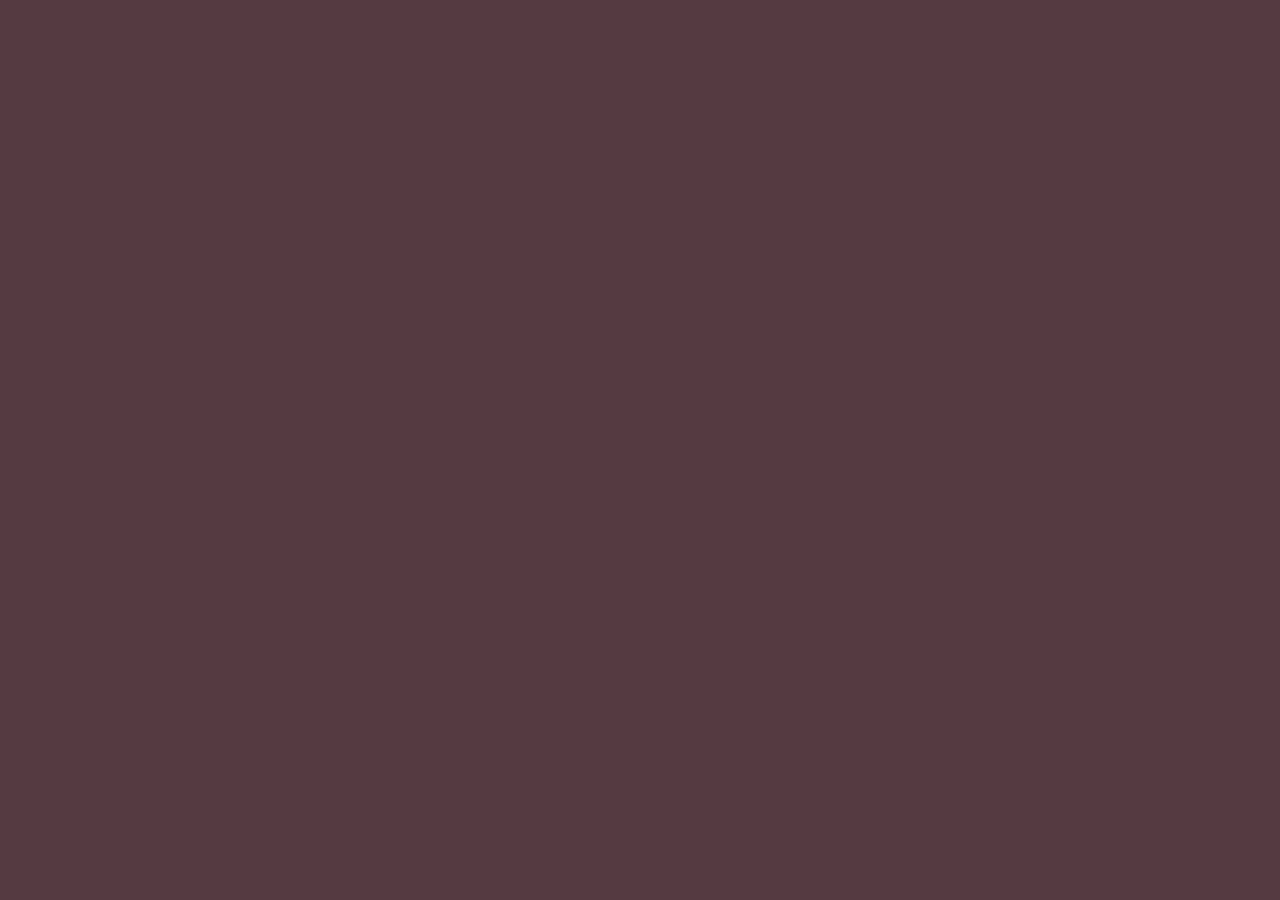
==== storePage.html @ 7efe1cf7 "Uzlaboju situ, pievienoju otru lappu kur vel jauzlabo" ====
<!DOCTYPE html>
<html lang="en">
<head>
    <meta charset="UTF-8">
    <meta name="viewport" content="width=device-width, initial-scale=1.0">
    <title>Shmotki</title>
    <link rel="stylesheet" href="style.css">
</head>
<body>
    
</body>
</html>
---- style.css ----
body {
    background-color: #553A41;
}
nav ul{
    list-style: none;
    display: flex;
    justify-content: space-between;
    gap: 20px;
    margin: 0;
    padding: 0;
    font-size: 22px;
}
nav ul :hover{
    font-size:28px;
    color: #BB7E8C;

}
header{
    display: flex;
    justify-content: space-between;
    position: relative;
    border-radius: 10px;
    background-color: #E6E8E6;
}
nav{
    position: absolute;
    left: 60%;
    top: 40%;
    transform: translateX(-50%);
    
}
header .logo{
    width: 150px;
    height: auto;
    padding: 10px;
    border-radius: 15px;
}
nav a{
    text-decoration: none;
    color: #3A6EA5;
    font-weight: bold;
    padding: 10px;
}
.hero {
    display: flex;
    justify-content: center;
    align-items: center;
    position: relative;
    padding: 20px;
    background-color: #E6E8E6;
    border-radius: 10px;
    width: 90%;
    margin: 20px auto;
}
.hero .HeroImage{
    width: 80%;
    height: auto;
    border-radius: 10px;
    box-shadow: 0px 4px 8px #3A6EA5;
}
.shopNow {
    position: absolute;
    bottom: 70px;
    left: 200px;
    padding: 10px 20px;
    background-color: #3A6EA5;
    color: #E6E8E6;
    border: none;
    border-radius: 5px;
    font-size: 18px;
    cursor: pointer;
    width: 150px;
    transition: transform 0.3s ease, background-color 0.3s ease;
}
.shopNow:hover {
    background-color: #BB7E8C;
    transform: scale(1.5);
}
.offers, .newArrivals {
    width: 90%;
    margin: 20px auto;
    background-color: #E6E8E6;
    border-radius: 10px;
    width: 100%;
}
footer {
    text-align: center;
    padding: 20px;
    background-color: #E6E8E6;
    border-radius: 10px;
    width: 90%;
    margin: 20px auto;
}
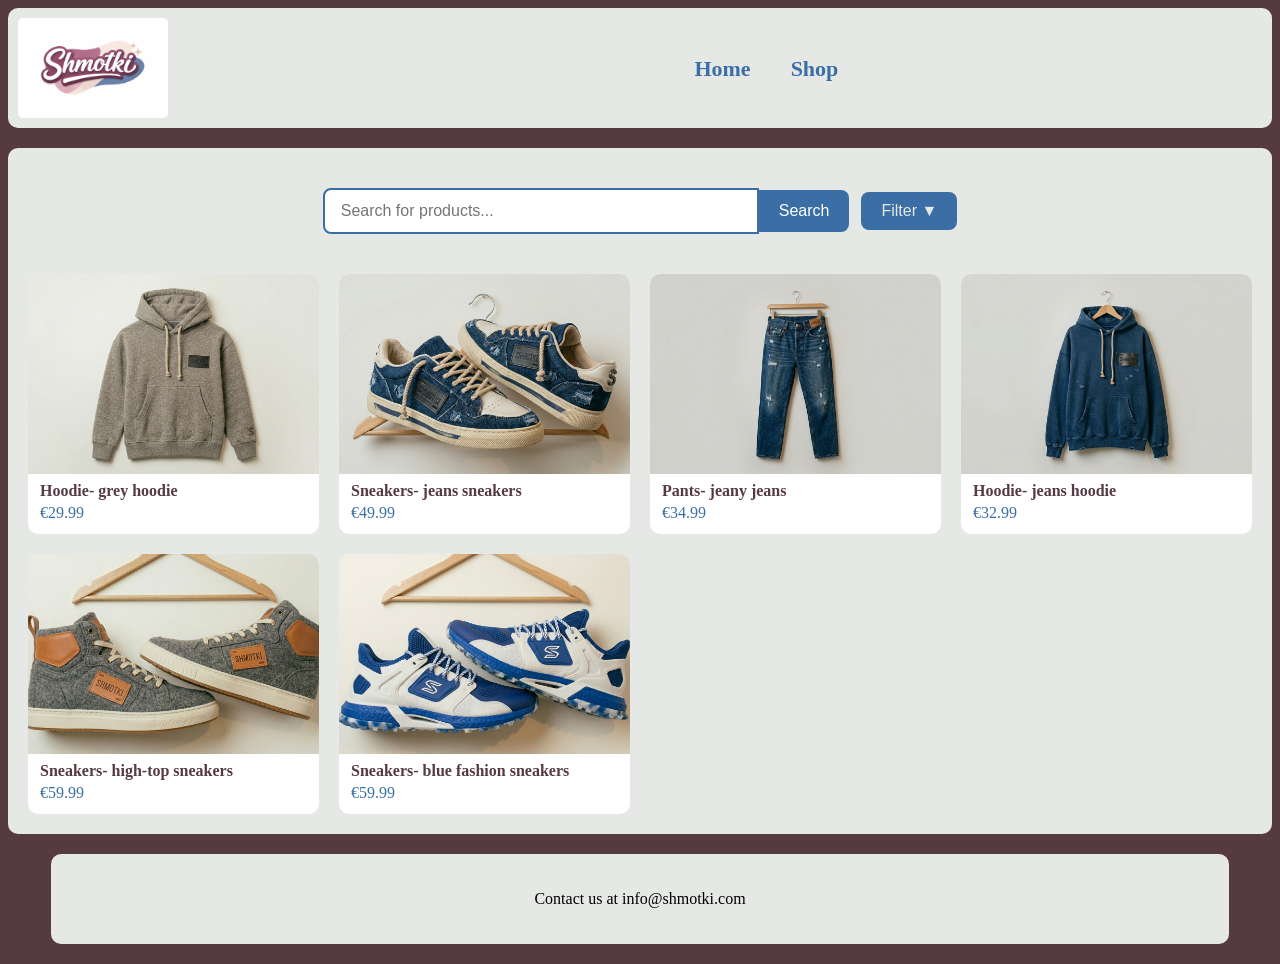
==== commit 6093414d: "Added some functions, products" ====
--- a/storePage.html
+++ b/storePage.html
@@ -7,6 +7,68 @@
     <link rel="stylesheet" href="style.css">
 </head>
 <body>
-    
+<header>
+    <img src="Pictures/ShmotkiLogo.png" alt="Shmotki Logo" class="logo">
+    <nav>
+        <ul>
+            <li><a href="index.html">Home</a></li>
+            <li><a href="storePage.html">Shop</a></li>
+        </ul>
+    </nav>
+</header>
+<main>
+<div class="storeBox">
+    <div class="searchBox">
+        <input type="text" placeholder="Search for products..." class="searchInput">
+        <button class="searchButton">Search</button>
+        <div class="filter-wrapper">
+            <button class="filter-toggle">Filter ▼</button>
+            <div class="filter-dropdown hidden">
+                <button class="filter-btn" data-filter="all">All</button>
+                <button class="filter-btn" data-filter="hoodies">Hoodies</button>
+                <button class="filter-btn" data-filter="shoes">Shoes</button>
+                <button class="filter-btn" data-filter="pants">Pants</button>
+            </div>
+        </div>
+    </div>
+
+    <div class="products">
+        <div class="card hoodies">
+            <img src="Pictures/Hoodie/ShmotkiHoodieGrey.png" alt="Hoodie 1">
+            <p class="card-name">Hoodie- grey hoodie</p>
+            <p class="card-price">€29.99</p>
+        </div>
+        <div class="card shoes">
+            <img src="Pictures/Sneakers/ShmotkiSneakers.png" alt="Sneakers 1">
+            <p class="card-name">Sneakers- jeans sneakers</p>
+            <p class="card-price">€49.99</p>
+        </div>
+        <div class="card pants">
+            <img src="Pictures/Pants/ShmotkiJeans.png" alt="Pants 1">
+            <p class="card-name">Pants- jeany jeans</p>
+            <p class="card-price">€34.99</p>
+        </div>
+        <div class="card hoodies">
+            <img src="Pictures/Hoodie/ShmotkiHoodie.png" alt="Hoodie 2">
+            <p class="card-name">Hoodie- jeans hoodie</p>
+            <p class="card-price">€32.99</p>
+        </div>
+        <div class="card shoes">
+            <img src="Pictures/Sneakers/SneakersHigh.png" alt="Sneakers 2">
+            <p class="card-name">Sneakers- high-top sneakers</p>
+            <p class="card-price">€59.99</p>
+        </div>
+        <div class="card shoes">
+            <img src="Pictures/Sneakers/ShmotkiBlueSneakers.png" alt="Sneakers 3">
+            <p class="card-name">Sneakers- blue fashion sneakers</p>
+            <p class="card-price">€59.99</p>
+        </div>
+    </div>
+</div>
+</main>
+<footer>
+    <p class="contacts">Contact us at info@shmotki.com</p>
+</footer>
+<script src="script.js"></script>
 </body>
 </html>
--- a/style.css
+++ b/style.css
@@ -90,4 +90,117 @@
     border-radius: 10px;
     width: 90%;
     margin: 20px auto;
+}
+.filter-wrapper {
+    position: relative;
+    margin-left: 12px;
+}
+
+.filter-toggle {
+    padding: 10px 20px;
+    background-color: #3A6EA5;
+    color: #E6E8E6;
+    border: none;
+    border-radius: 8px;
+    font-size: 16px;
+    cursor: pointer;
+}
+
+.filter-dropdown {
+    position: absolute;
+    top: 110%;
+    left: 0;
+    background-color: #E6E8E6;
+    border-radius: 8px;
+    padding: 10px;
+    display: flex;
+    flex-direction: column;
+    gap: 8px;
+    box-shadow: 0 4px 10px rgba(0,0,0,0.3);
+    z-index: 10;
+}
+
+.filter-dropdown.hidden {
+    display: none;
+}
+
+.filter-btn {
+    background: none;
+    border: 1px solid #3A6EA5;
+    border-radius: 6px;
+    padding: 6px 12px;
+    cursor: pointer;
+    color: #3A6EA5;
+    font-size: 15px;
+}
+
+.filter-btn:hover {
+    background-color: #3A6EA5;
+    color: white;
+}
+.products {
+    display: grid;
+    grid-template-columns: repeat(4, 1fr);
+    gap: 20px;
+}
+.card {
+    background-color: white;
+    border-radius: 10px;
+    overflow: hidden;
+    display: flex;
+    flex-direction: column;
+}
+.card img {
+    width: 100%;
+    height: 200px;
+    object-fit: cover;
+}
+.card-name {
+    padding: 8px 12px 4px;
+    font-weight: bold;
+    color: #553A41;
+    margin: 0;
+}
+.card-price {
+    padding: 0 12px 12px;
+    color: #3A6EA5;
+    font-size: 16px;
+    margin: 0;
+}
+.card.hidden {
+    display: none;
+}
+.storeBox {
+    display: flex;
+    flex-direction: column;
+    background-color: #E6E8E6;
+    padding: 20px;
+    border-radius: 10px;
+    gap: 20px;
+    margin-top: 20px;
+}
+.searchBox {
+    display: flex;
+    align-items: center;
+    justify-content: center;
+    gap: 0;  /* убираем gap между input и кнопкой */
+    margin: 20px auto;
+    width: 90%;
+}
+.searchInput {
+    width: 400px;       
+    padding: 12px 16px; 
+    font-size: 16px;
+    border: 2px solid #3A6EA5;
+    border-radius: 8px 0 0 8px; 
+    outline: none;
+}
+.searchButton {
+    padding: 12px 20px;
+    background-color: #3A6EA5;
+    color: white;
+    border: none;
+    border-radius: 0 8px 8px 0;
+    font-size: 16px;
+    cursor: pointer;
 }
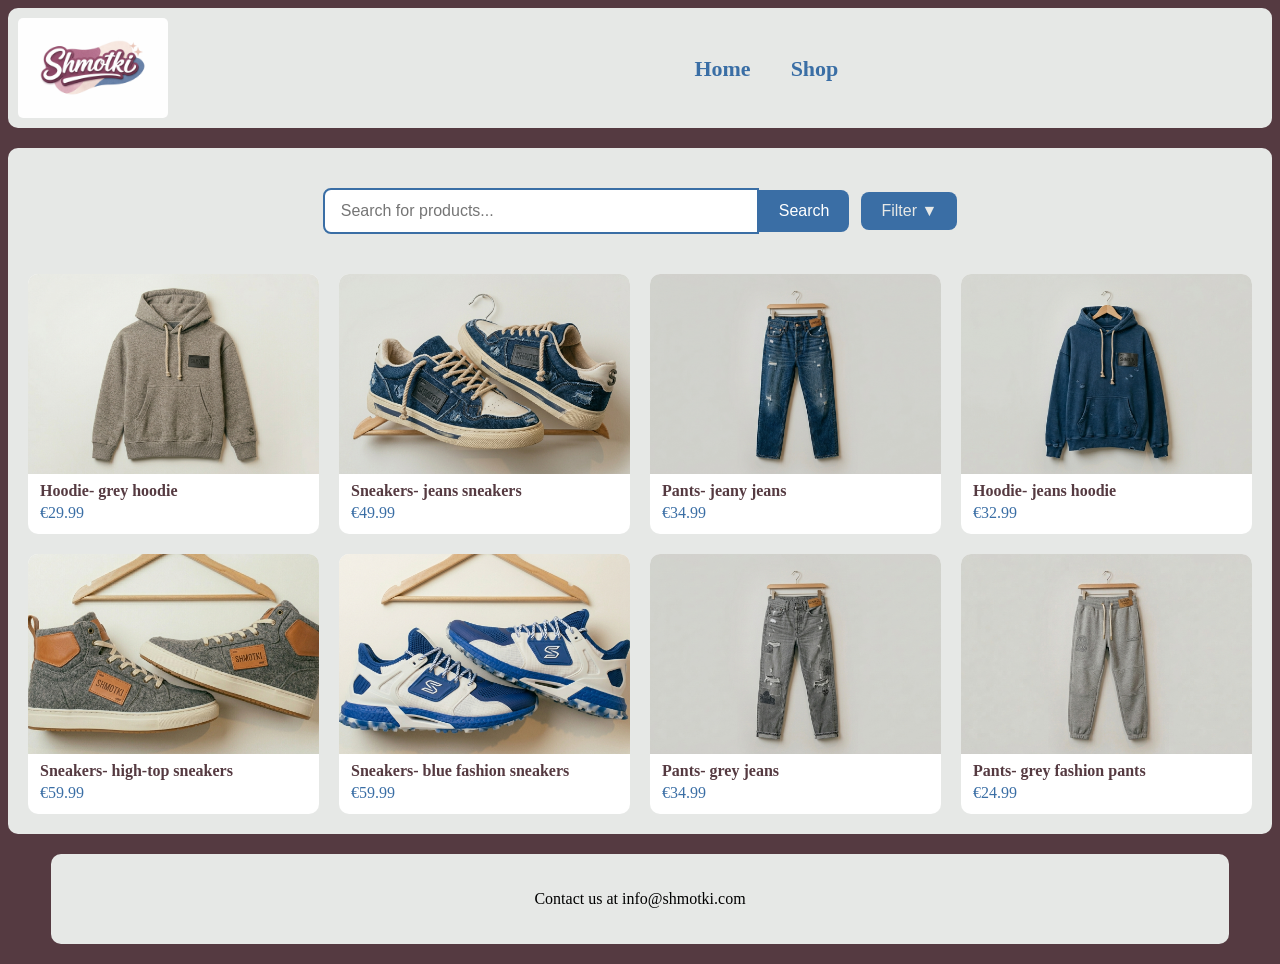
==== commit 988980ba: "Added more products" ====
--- a/storePage.html
+++ b/storePage.html
@@ -63,6 +63,16 @@
             <p class="card-name">Sneakers- blue fashion sneakers</p>
             <p class="card-price">€59.99</p>
         </div>
+        <div class="card pants">
+            <img src="Pictures/Pants/JeansGrey.png" alt="Pants Grey">
+            <p class="card-name">Pants- grey jeans</p>
+            <p class="card-price">€34.99</p>
+        </div>
+        <div class="card pants">
+            <img src="Pictures/Pants/GreyPants.png" alt="Pants Grey">
+            <p class="card-name">Pants- grey fashion pants</p>
+            <p class="card-price">€24.99</p>
+        </div>
     </div>
 </div>
 </main>
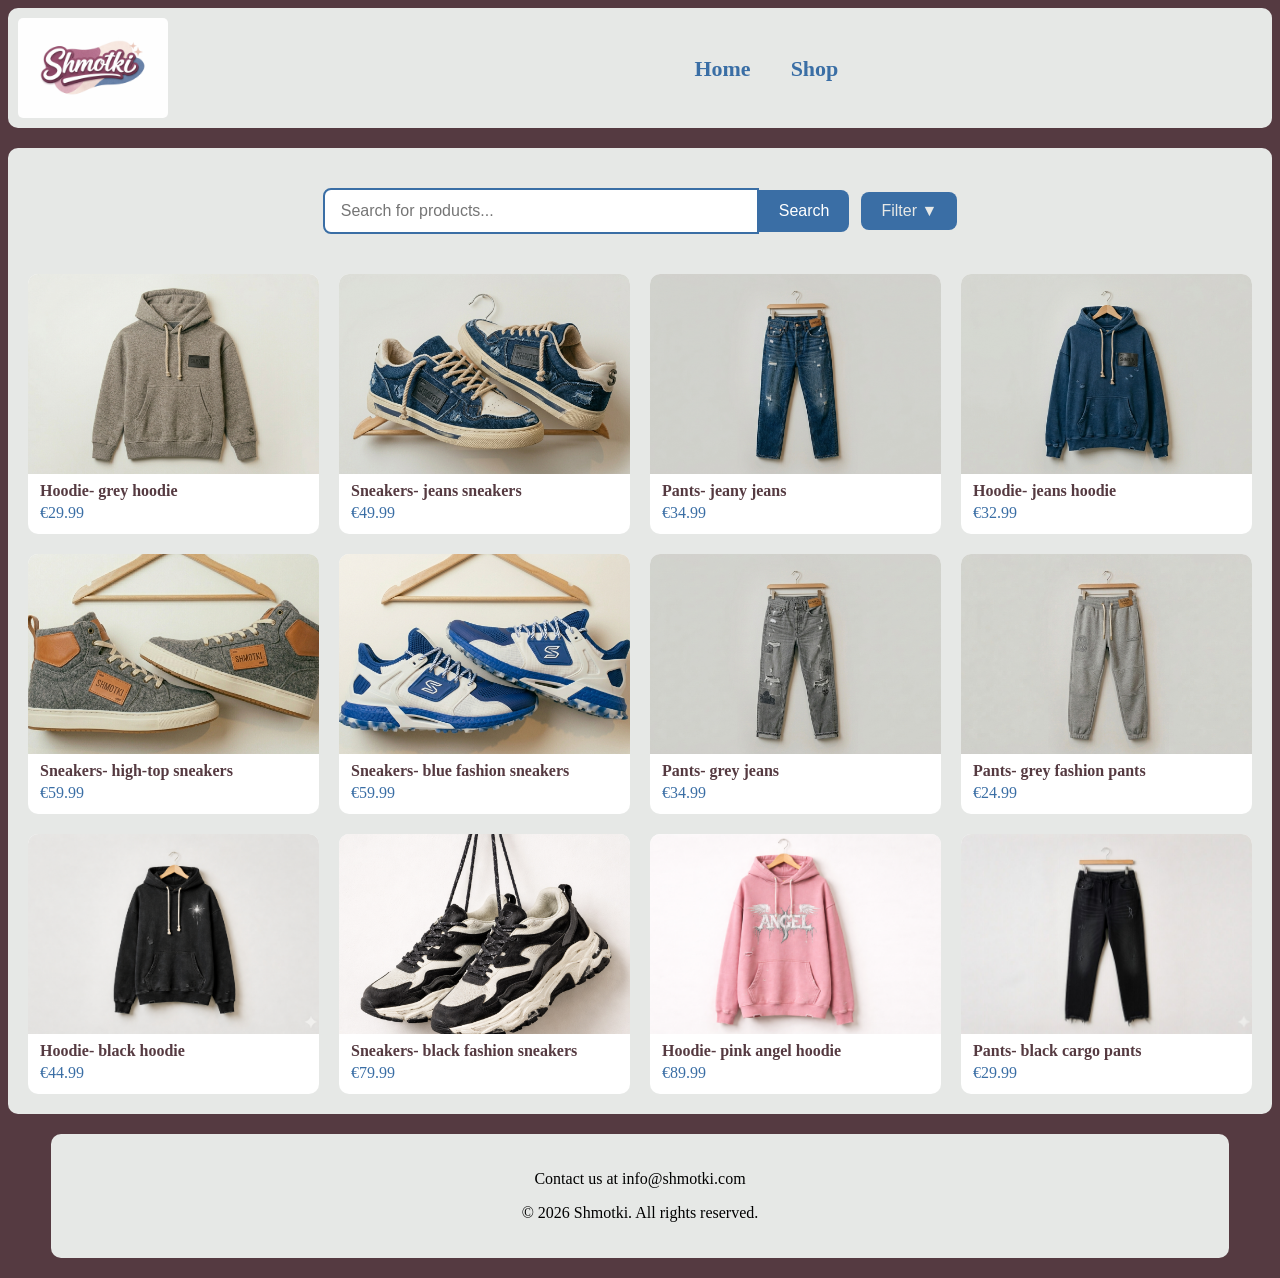
==== commit d8913643: "StorePage done(In the end improve), index html resume" ====
--- a/storePage.html
+++ b/storePage.html
@@ -73,11 +73,32 @@
             <p class="card-name">Pants- grey fashion pants</p>
             <p class="card-price">€24.99</p>
         </div>
+        <div class="card hoodies">
+            <img src="Pictures/Hoodie/BlackHoodie.png" alt="Hoodie black">
+            <p class="card-name">Hoodie- black hoodie</p>
+            <p class="card-price">€44.99</p>
+        </div>
+        <div class="card shoes">
+            <img src="Pictures/Sneakers/BlackSneakers.png" alt="Sneakers black">
+            <p class="card-name">Sneakers- black fashion sneakers</p>
+            <p class="card-price">€79.99</p>
+        </div>
+        <div class="card hoodies">
+            <img src="Pictures/Hoodie/PinkHoodie.png" alt="Hoodie pink">
+            <p class="card-name">Hoodie- pink angel hoodie</p>
+            <p class="card-price">€89.99</p>
+        </div>
+        <div class="card pants">
+            <img src="Pictures/Pants/BlackPants.jpg" alt="Pants black">
+            <p class="card-name">Pants- black cargo pants</p>
+            <p class="card-price">€29.99</p>
+        </div>
     </div>
 </div>
 </main>
 <footer>
     <p class="contacts">Contact us at info@shmotki.com</p>
+    <p class="rights">&copy; 2026 Shmotki. All rights reserved.</p>
 </footer>
 <script src="script.js"></script>
 </body>
--- a/style.css
+++ b/style.css
@@ -183,7 +183,7 @@
     display: flex;
     align-items: center;
     justify-content: center;
-    gap: 0;  /* убираем gap между input и кнопкой */
+    gap: 0; 
     margin: 20px auto;
     width: 90%;
 }
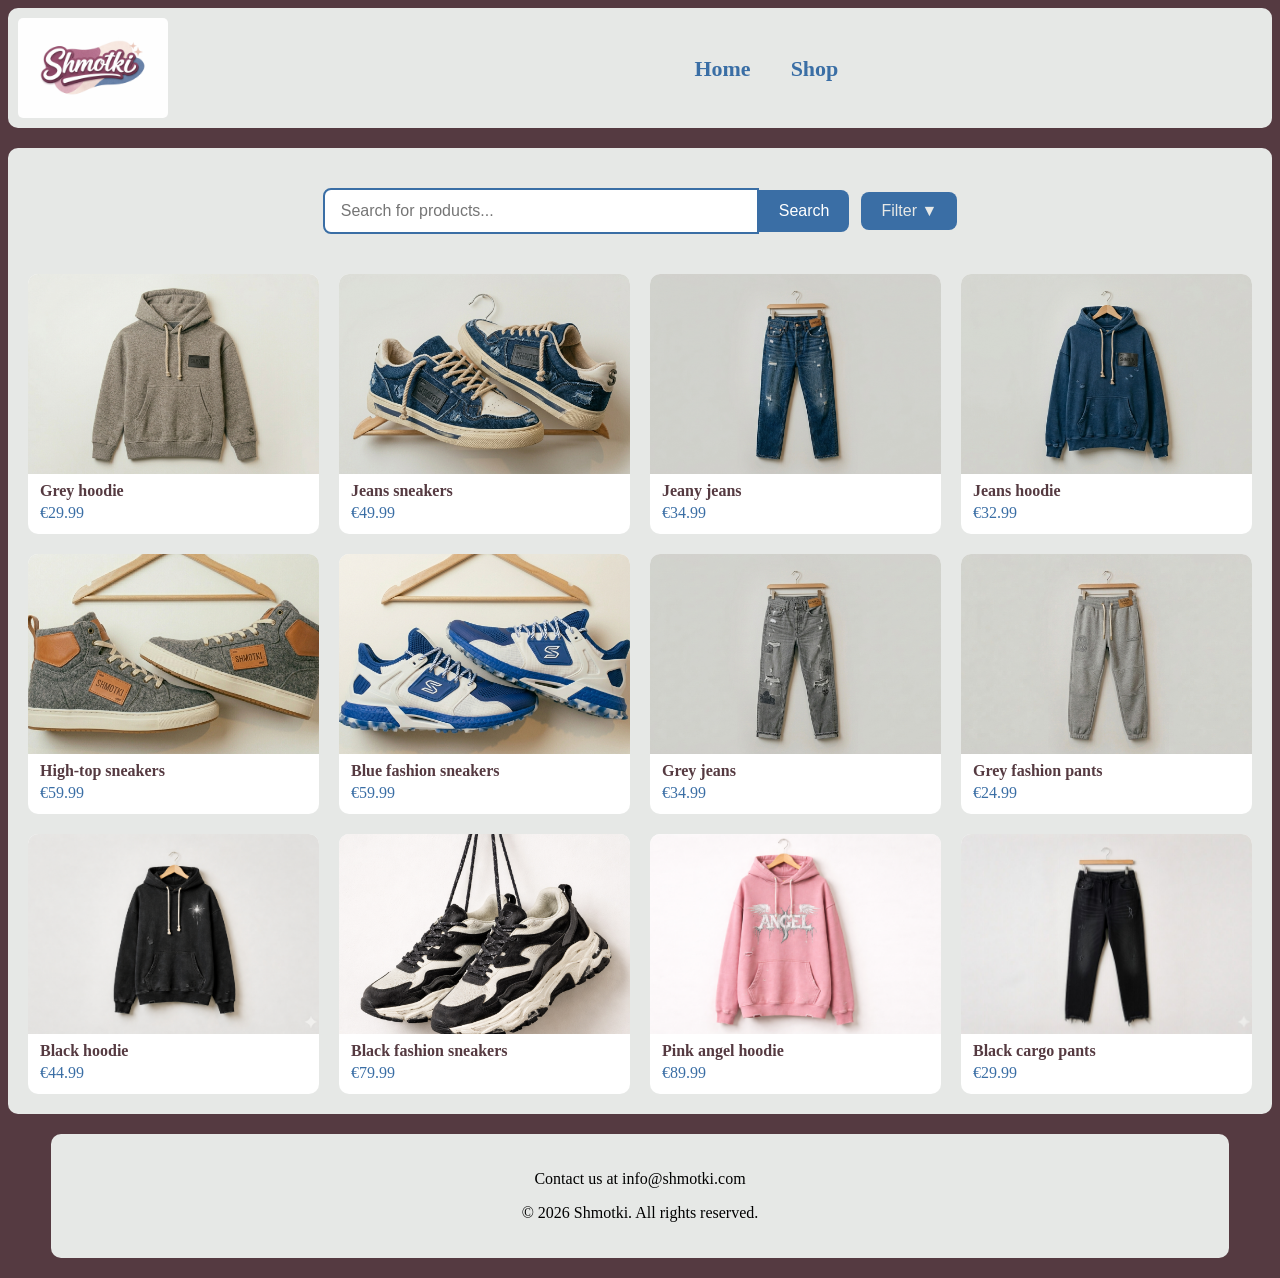
==== commit a5014987: "Upgraded index.html" ====
--- a/storePage.html
+++ b/storePage.html
@@ -35,62 +35,62 @@
     <div class="products">
         <div class="card hoodies">
             <img src="Pictures/Hoodie/ShmotkiHoodieGrey.png" alt="Hoodie 1">
-            <p class="card-name">Hoodie- grey hoodie</p>
+            <p class="card-name">Grey hoodie</p>
             <p class="card-price">€29.99</p>
         </div>
         <div class="card shoes">
             <img src="Pictures/Sneakers/ShmotkiSneakers.png" alt="Sneakers 1">
-            <p class="card-name">Sneakers- jeans sneakers</p>
+            <p class="card-name">Jeans sneakers</p>
             <p class="card-price">€49.99</p>
         </div>
         <div class="card pants">
             <img src="Pictures/Pants/ShmotkiJeans.png" alt="Pants 1">
-            <p class="card-name">Pants- jeany jeans</p>
+            <p class="card-name">Jeany jeans</p>
             <p class="card-price">€34.99</p>
         </div>
         <div class="card hoodies">
             <img src="Pictures/Hoodie/ShmotkiHoodie.png" alt="Hoodie 2">
-            <p class="card-name">Hoodie- jeans hoodie</p>
+            <p class="card-name">Jeans hoodie</p>
             <p class="card-price">€32.99</p>
         </div>
         <div class="card shoes">
             <img src="Pictures/Sneakers/SneakersHigh.png" alt="Sneakers 2">
-            <p class="card-name">Sneakers- high-top sneakers</p>
+            <p class="card-name">High-top sneakers</p>
             <p class="card-price">€59.99</p>
         </div>
         <div class="card shoes">
             <img src="Pictures/Sneakers/ShmotkiBlueSneakers.png" alt="Sneakers 3">
-            <p class="card-name">Sneakers- blue fashion sneakers</p>
+            <p class="card-name">Blue fashion sneakers</p>
             <p class="card-price">€59.99</p>
         </div>
         <div class="card pants">
             <img src="Pictures/Pants/JeansGrey.png" alt="Pants Grey">
-            <p class="card-name">Pants- grey jeans</p>
+            <p class="card-name">Grey jeans</p>
             <p class="card-price">€34.99</p>
         </div>
         <div class="card pants">
             <img src="Pictures/Pants/GreyPants.png" alt="Pants Grey">
-            <p class="card-name">Pants- grey fashion pants</p>
+            <p class="card-name">Grey fashion pants</p>
             <p class="card-price">€24.99</p>
         </div>
         <div class="card hoodies">
             <img src="Pictures/Hoodie/BlackHoodie.png" alt="Hoodie black">
-            <p class="card-name">Hoodie- black hoodie</p>
+            <p class="card-name">Black hoodie</p>
             <p class="card-price">€44.99</p>
         </div>
         <div class="card shoes">
             <img src="Pictures/Sneakers/BlackSneakers.png" alt="Sneakers black">
-            <p class="card-name">Sneakers- black fashion sneakers</p>
+            <p class="card-name">Black fashion sneakers</p>
             <p class="card-price">€79.99</p>
         </div>
         <div class="card hoodies">
             <img src="Pictures/Hoodie/PinkHoodie.png" alt="Hoodie pink">
-            <p class="card-name">Hoodie- pink angel hoodie</p>
+            <p class="card-name">Pink angel hoodie</p>
             <p class="card-price">€89.99</p>
         </div>
         <div class="card pants">
             <img src="Pictures/Pants/BlackPants.jpg" alt="Pants black">
-            <p class="card-name">Pants- black cargo pants</p>
+            <p class="card-name">Black cargo pants</p>
             <p class="card-price">€29.99</p>
         </div>
     </div>
--- a/style.css
+++ b/style.css
@@ -82,6 +82,8 @@
     background-color: #E6E8E6;
     border-radius: 10px;
     width: 100%;
+    text-align: left;
+    padding: 20px;
 }
 footer {
     text-align: center;
@@ -203,4 +205,30 @@
     border-radius: 0 8px 8px 0;
     font-size: 16px;
     cursor: pointer;
+}
+.card-prices {
+    display: flex;
+    gap: 10px;
+    padding: 0 12px 12px;
+    align-items: center;
+}
+
+.card-prices .card-price {
+    padding: 0;
+}
+.old-price {
+    text-decoration: line-through;
+    color: #aaa;
+    font-size: 14px;
+}
+
+.new-price {
+    color: #e63946; 
+    font-weight: bold;
+    font-size: 16px;
+}
+hr {
+    border: none;
+    border-top: 2px solid #191919;
+    margin: 10px 0;
 }
